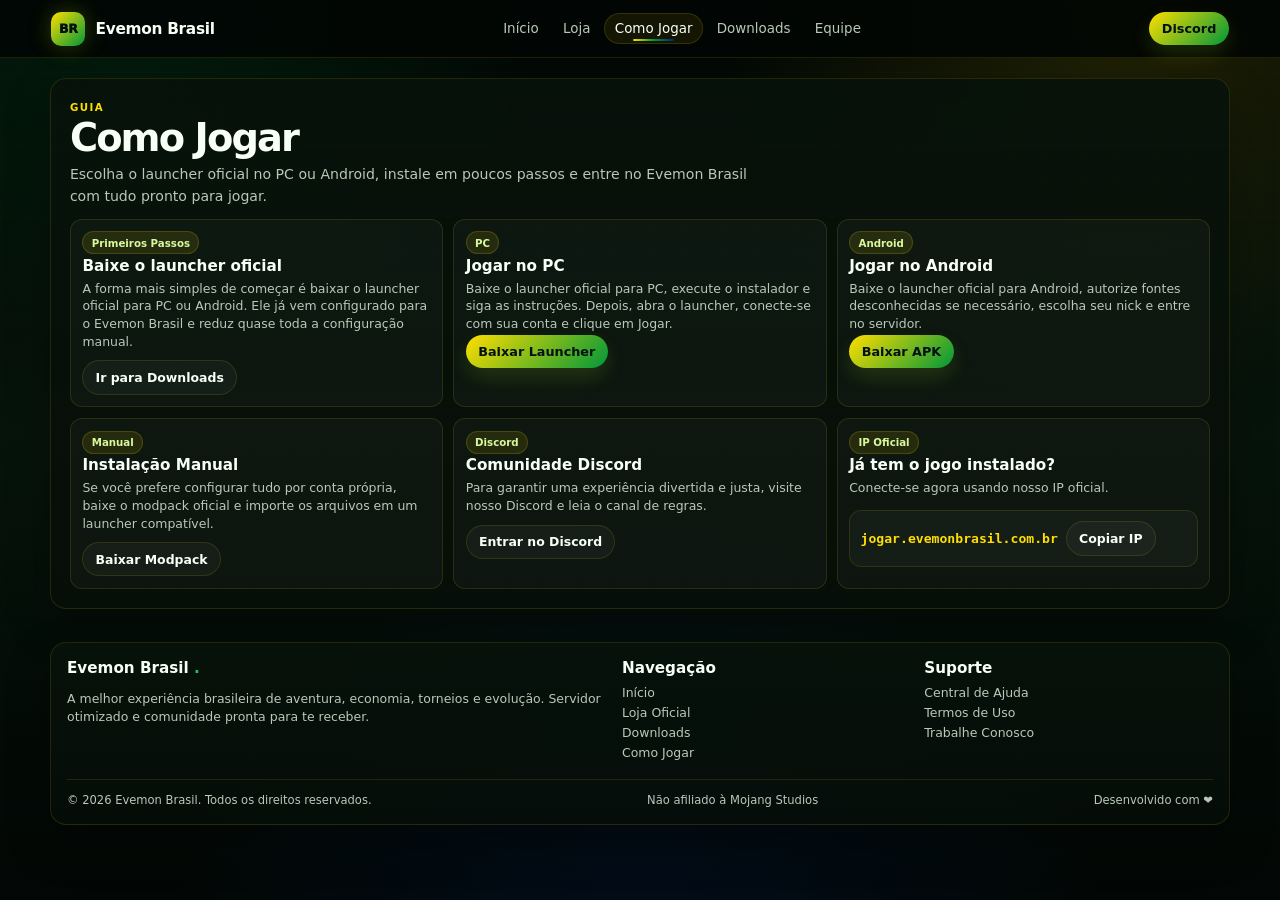
==== como-jogar.html @ 5458f77b "Add files via upload" ====
<!DOCTYPE html>
<html lang="pt-BR">
<head>
  <meta charset="UTF-8" />
  <meta name="viewport" content="width=device-width, initial-scale=1.0" />
  <title>Evemon Brasil - Como Jogar</title>
  <link rel="stylesheet" href="/assets/styles.css" />
</head>
<body>
  <header class="topbar">
    <a class="brand" href="/">
      <span class="brand-mark">BR</span>
      <span>Evemon Brasil</span>
    </a>
    <nav class="nav">
      <a href="/">Início</a>
      <a href="/shop">Loja</a>
      <a href="/como-jogar" class="active">Como Jogar</a>
      <a href="/downloads">Downloads</a>
      <a href="/equipe">Equipe</a>
    </nav>
    <a class="discord-btn" href="https://discord.gg" target="_blank">Discord</a>
  </header>
  <main class="page page-pad">
    <section class="glass site-section" id="como-jogar">
      <span class="eyebrow">Guia</span>
      <h2 class="section-title-big">Como Jogar</h2>
      <p class="section-lead">Escolha o launcher oficial no PC ou Android, instale em poucos passos e entre no Evemon Brasil com tudo pronto para jogar.</p>

      <div class="info-grid">
        <article class="info-card">
          <span class="pill">Primeiros Passos</span>
          <h3>Baixe o launcher oficial</h3>
          <p>A forma mais simples de começar é baixar o launcher oficial para PC ou Android. Ele já vem configurado para o Evemon Brasil e reduz quase toda a configuração manual.</p>
          <a class="ghost-btn" href="/downloads">Ir para Downloads</a>
        </article>
        <article class="info-card">
          <span class="pill">PC</span>
          <h3>Jogar no PC</h3>
          <p>Baixe o launcher oficial para PC, execute o instalador e siga as instruções. Depois, abra o launcher, conecte-se com sua conta e clique em Jogar.</p>
          <a class="primary-btn" href="/downloads">Baixar Launcher</a>
        </article>
        <article class="info-card">
          <span class="pill">Android</span>
          <h3>Jogar no Android</h3>
          <p>Baixe o launcher oficial para Android, autorize fontes desconhecidas se necessário, escolha seu nick e entre no servidor.</p>
          <a class="primary-btn" href="/downloads">Baixar APK</a>
        </article>
      </div>

      <div class="info-grid">
        <article class="info-card">
          <span class="pill">Manual</span>
          <h3>Instalação Manual</h3>
          <p>Se você prefere configurar tudo por conta própria, baixe o modpack oficial e importe os arquivos em um launcher compatível.</p>
          <a class="ghost-btn" href="/downloads">Baixar Modpack</a>
        </article>
        <article class="info-card">
          <span class="pill">Discord</span>
          <h3>Comunidade Discord</h3>
          <p>Para garantir uma experiência divertida e justa, visite nosso Discord e leia o canal de regras.</p>
          <a class="ghost-btn" href="https://discord.gg" target="_blank">Entrar no Discord</a>
        </article>
        <article class="info-card">
          <span class="pill">IP Oficial</span>
          <h3>Já tem o jogo instalado?</h3>
          <p>Conecte-se agora usando nosso IP oficial.</p>
          <div class="ip-box"><code>jogar.evemonbrasil.com.br</code><button class="ghost-btn copy-ip" data-copy="jogar.evemonbrasil.com.br">Copiar IP</button></div>
        </article>
      </div>
    </section>
  </main>
  <footer class="glass">
    <div>
      <h3>Evemon Brasil <span class="dot">.</span></h3>
      <p>A melhor experiência brasileira de aventura, economia, torneios e evolução. Servidor otimizado e comunidade pronta para te receber.</p>
    </div>
    <div>
      <h4>Navegação</h4>
      <a href="/">Início</a>
      <a href="/shop">Loja Oficial</a>
      <a href="/downloads">Downloads</a>
      <a href="/como-jogar">Como Jogar</a>
    </div>
    <div>
      <h4>Suporte</h4>
      <a href="https://discord.gg" target="_blank">Central de Ajuda</a>
      <a href="#">Termos de Uso</a>
      <a href="/equipe">Trabalhe Conosco</a>
    </div>
    <p class="copyright"><span>© 2026 Evemon Brasil. Todos os direitos reservados.</span><span>Não afiliado à Mojang Studios</span><span>Desenvolvido com ❤️</span></p>
  </footer>
<script src="/assets/common.js"></script>
</body>
</html>
---- assets/styles.css ----
:root {
      --bg: #020604;
      --bg-2: #06140b;
      --panel: #07120b;
      --panel-2: #0d1c10;
      --card: #0b1710;
      --card-2: #102216;
      --line: rgba(255, 223, 0, .12);
      --line-2: rgba(34, 197, 94, .22);
      --text: #f7fff6;
      --muted: #b9c8b9;
      --muted-2: #7d907c;
      --green: #19c463;
      --green-2: #009739;
      --lime: #ffdf00;
      --yellow: #ffdf00;
      --blue-br: #002776;
      --danger: #fb7185;
      --radius: 16px;
      --radius-sm: 12px;
      --shadow: 0 18px 45px rgba(0, 0, 0, .28);
    }

    * { box-sizing: border-box; }
    html { scroll-behavior: smooth; }

    body {
      margin: 0;
      min-height: 100vh;
      font-family: Inter, ui-sans-serif, system-ui, -apple-system, BlinkMacSystemFont, "Segoe UI", sans-serif;
      color: var(--text);
      background:
        radial-gradient(circle at 10% -10%, rgba(0, 151, 57, .18), transparent 28rem),
        radial-gradient(circle at 88% 0%, rgba(255, 223, 0, .12), transparent 26rem),
        radial-gradient(circle at 50% 110%, rgba(0, 39, 118, .20), transparent 30rem),
        linear-gradient(180deg, var(--bg) 0%, var(--bg-2) 48%, var(--bg) 100%);
      font-size: 14px;
    }

    body::before {
      content: "";
      position: fixed;
      inset: 0;
      pointer-events: none;
      background-image:
        linear-gradient(rgba(255,223,0,.018) 1px, transparent 1px),
        linear-gradient(90deg, rgba(25,196,99,.018) 1px, transparent 1px);
      background-size: 36px 36px;
      mask-image: linear-gradient(to bottom, rgba(0,0,0,.75), transparent 78%);
    }

    a { color: inherit; text-decoration: none; }
    button, input, textarea { font: inherit; }
    img { display: block; }

    .topbar {
      position: sticky;
      top: 0;
      z-index: 100;
      display: flex;
      align-items: center;
      justify-content: space-between;
      gap: 1rem;
      padding: .72rem clamp(1rem, 4vw, 3.8rem);
      background: rgba(2, 6, 4, .90);
      border-bottom: 1px solid var(--line);
      backdrop-filter: blur(18px);
    }

    .brand {
      display: flex;
      align-items: center;
      gap: .65rem;
      font-weight: 850;
      white-space: nowrap;
      letter-spacing: -.02em;
      font-size: .96rem;
    }

    .brand-mark {
      width: 34px;
      height: 34px;
      display: grid;
      place-items: center;
      border-radius: 10px;
      background: linear-gradient(135deg, #ffdf00, #009739);
      color: #031014;
      font-weight: 950;
      box-shadow: 0 0 22px rgba(255, 223, 0, .18), 0 0 28px rgba(0, 151, 57, .14);
      font-size: .78rem;
    }

    .dot { color: var(--green); }

    .nav {
      display: flex;
      align-items: center;
      gap: .16rem;
      color: var(--muted);
      font-size: .84rem;
    }

    .nav a {
      position: relative;
      padding: .5rem .68rem;
      border-radius: 999px;
      transition: .16s ease;
    }

    .nav a::after {
      content: "";
      position: absolute;
      left: 50%;
      bottom: .2rem;
      width: 0;
      height: 2px;
      border-radius: 999px;
      background: linear-gradient(90deg, #ffdf00, #009739, #002776);
      transform: translateX(-50%);
      transition: width .18s ease;
    }

    .nav a:hover,
    .nav a.active {
      color: var(--text);
      background: rgba(255,223,0,.075);
      box-shadow: inset 0 0 0 1px rgba(255,223,0,.14);
    }

    .nav a:hover::after,
    .nav a.active::after { width: 42%; }

    .discord-btn,
    .primary-btn,
    .product button,
    .checkout {
      border: 0;
      border-radius: 999px;
      padding: .56rem .78rem;
      font-weight: 850;
      color: #031014;
      background: linear-gradient(135deg, #ffdf00, #009739);
      cursor: pointer;
      box-shadow: 0 10px 22px rgba(255, 223, 0, .10), 0 8px 20px rgba(0, 151, 57, .10);
      transition: transform .16s ease, filter .16s ease;
      font-size: .8rem;
    }

    .discord-btn:hover,
    .primary-btn:hover,
    .product button:hover,
    .checkout:hover {
      transform: translateY(-1px);
      filter: brightness(1.04);
    }

    .ghost-btn {
      display: inline-flex;
      align-items: center;
      justify-content: center;
      border: 1px solid var(--line);
      border-radius: 999px;
      padding: .54rem .76rem;
      font-weight: 780;
      color: var(--text);
      background: rgba(255,255,255,.035);
      cursor: pointer;
      font-size: .78rem;
      transition: .16s ease;
    }

    .ghost-btn:hover {
      background: rgba(255,223,0,.065);
      border-color: rgba(255,223,0,.20);
      transform: translateY(-1px);
    }

    .page {
      width: min(1180px, calc(100% - 1.5rem));
      margin: 0 auto;
    }

    .glass {
      border: 1px solid var(--line);
      border-radius: var(--radius);
      background: linear-gradient(180deg, rgba(7, 18, 11, .92), rgba(6, 14, 8, .78));
      box-shadow: var(--shadow);
      overflow: hidden;
    }

    .hero {
      display: grid;
      grid-template-columns: minmax(0, 1fr) 276px;
      gap: .82rem;
      align-items: stretch;
      padding: 1.3rem 0 .82rem;
    }

    .hero-copy {
      position: relative;
      padding: clamp(1rem, 3vw, 1.72rem);
    }

    .hero-copy::after {
      content: "";
      position: absolute;
      width: 180px;
      height: 180px;
      right: -70px;
      bottom: -70px;
      border-radius: 50%;
      background: radial-gradient(circle, rgba(255,223,0,.10), transparent 65%);
      pointer-events: none;
    }

    .eyebrow {
      color: #ffdf00;
      text-transform: uppercase;
      letter-spacing: .14em;
      font-weight: 850;
      font-size: .64rem;
    }

    h1 {
      max-width: 740px;
      margin: .45rem 0 .55rem;
      font-size: clamp(1.85rem, 4.2vw, 3.55rem);
      line-height: .96;
      letter-spacing: -.055em;
    }

    .hero p,
    .section-lead {
      max-width: 690px;
      margin: 0;
      color: var(--muted);
      font-size: .88rem;
      line-height: 1.54;
    }

    .hero-actions {
      display: flex;
      flex-wrap: wrap;
      gap: .5rem;
      margin-top: .88rem;
    }

    .stats {
      display: grid;
      grid-template-columns: repeat(3, minmax(0, 1fr));
      gap: .5rem;
      margin-top: .88rem;
      max-width: 560px;
    }

    .stat {
      padding: .66rem;
      border: 1px solid var(--line);
      border-radius: var(--radius-sm);
      background: rgba(255,255,255,.032);
    }

    .stat strong {
      display: block;
      font-size: 1.04rem;
      line-height: 1;
    }

    .stat span {
      display: block;
      margin-top: .26rem;
      color: var(--muted);
      font-size: .72rem;
    }

    .featured {
      display: flex;
      flex-direction: column;
      justify-content: space-between;
      padding: .7rem;
    }

    .pill {
      align-self: flex-start;
      display: inline-flex;
      align-items: center;
      gap: .3rem;
      padding: .28rem .52rem;
      border-radius: 999px;
      color: #d9f99d;
      background: rgba(255,223,0,.10);
      border: 1px solid rgba(255,223,0,.16);
      font-size: .64rem;
      font-weight: 800;
    }

    .image-frame {
      position: relative;
      display: flex;
      align-items: center;
      justify-content: center;
      border: 1px solid var(--line);
      border-radius: var(--radius-sm);
      background:
        radial-gradient(circle at 50% 42%, rgba(255, 223, 0, .060), transparent 5.6rem),
        linear-gradient(180deg, rgba(255,255,255,.034), rgba(255,255,255,.012));
      overflow: visible;
    }

    .image-frame::before {
      content: "";
      position: absolute;
      inset: .35rem;
      border-radius: 10px;
      border: 1px solid rgba(255,255,255,.035);
      pointer-events: none;
    }

    .featured-image { height: 112px; margin: .5rem 0; }
    .product-image { height: 88px; margin: .3rem 0 .44rem; }

    .image-frame img {
      width: 100%;
      height: 100%;
      object-fit: contain;
      object-position: center;
      filter: drop-shadow(0 8px 12px rgba(0,0,0,.26));
    }

    .featured-image img { padding: .7rem; }
    .product-image img { padding: .62rem; }

    .featured h2 { margin: .08rem 0 .25rem; font-size: .98rem; }
    .featured p { color: var(--muted); line-height: 1.35; margin: 0 0 .5rem; font-size: .78rem; }

    .featured-price,
    .product-price {
      display: flex;
      align-items: center;
      justify-content: space-between;
      gap: .55rem;
      margin-top: auto;
    }

    .value-label { display: block; color: var(--muted-2); font-size: .66rem; }
    .price { display: block; font-size: .98rem; font-weight: 850; }

    .site-section {
      margin: 0 0 .75rem;
      padding: clamp(.85rem, 2vw, 1.18rem);
    }

    .section-split {
      display: grid;
      grid-template-columns: minmax(0, 1fr) 250px;
      gap: .9rem;
      align-items: stretch;
    }

    .section-title-big {
      margin: .32rem 0 .48rem;
      font-size: clamp(1.5rem, 3vw, 2.6rem);
      line-height: .98;
      letter-spacing: -.05em;
    }

    .ip-box {
      display: flex;
      flex-wrap: wrap;
      align-items: center;
      gap: .5rem;
      margin-top: .82rem;
      padding: .65rem;
      border: 1px solid var(--line);
      border-radius: var(--radius-sm);
      background: rgba(255,255,255,.032);
      font-size: .82rem;
    }

    .ip-box code {
      color: #ffdf00;
      font-weight: 800;
      font-size: .82rem;
    }

    .home-card {
      min-height: 100%;
      display: grid;
      align-content: center;
      justify-items: center;
      text-align: center;
      padding: .9rem;
      background:
        radial-gradient(circle at 50% 28%, rgba(255,223,0,.10), transparent 7rem),
        linear-gradient(180deg, rgba(255,255,255,.036), rgba(255,255,255,.014));
    }

    .home-card strong {
      display: block;
      font-size: clamp(1.6rem, 3.4vw, 2.8rem);
      line-height: .88;
      letter-spacing: -.07em;
    }

    .home-card span {
      color: #86efac;
      font-size: .86rem;
      font-weight: 900;
      letter-spacing: .18em;
    }

    .info-grid,
    .download-grid,
    .requirements {
      display: grid;
      grid-template-columns: repeat(3, minmax(0, 1fr));
      gap: .62rem;
      margin-top: .7rem;
    }

    .info-card,
    .download-card,
    .requirement,
    .form-card {
      border: 1px solid var(--line);
      border-radius: var(--radius-sm);
      background: rgba(255,255,255,.030);
      padding: .72rem;
    }

    .info-card h3,
    .download-card h3,
    .form-card h3 {
      margin: .14rem 0 .32rem;
      font-size: .95rem;
    }

    .info-card p,
    .download-card p,
    .requirement p,
    .form-card p {
      color: var(--muted);
      line-height: 1.42;
      margin: .26rem 0 .62rem;
      font-size: .78rem;
    }

    .download-card.featured-download {
      background: linear-gradient(135deg, rgba(0,151,57,.10), rgba(255,223,0,.06), rgba(0,39,118,.06));
    }

    .requirement {
      display: flex;
      align-items: center;
      gap: .45rem;
      color: var(--text);
      font-weight: 720;
      font-size: .8rem;
    }

    .fake-form {
      display: grid;
      grid-template-columns: repeat(2, minmax(0, 1fr));
      gap: .58rem;
      margin-top: .7rem;
    }

    .fake-form label {
      display: grid;
      gap: .28rem;
      color: var(--muted);
      font-size: .76rem;
    }

    .fake-form input,
    .fake-form textarea {
      width: 100%;
      border: 1px solid var(--line);
      border-radius: 12px;
      padding: .62rem .68rem;
      background: rgba(255,255,255,.032);
      color: var(--text);
      outline: 0;
      resize: vertical;
    }

    .fake-form .full { grid-column: 1 / -1; }

    .shop-grid {
      display: grid;
      grid-template-columns: 170px minmax(0, 1fr) 280px;
      gap: .78rem;
      align-items: start;
      padding: 0 0 1.35rem;
    }

    .category-panel,
    .catalog,
    .sidebar { padding: .74rem; }

    .category-panel,
    .sidebar {
      position: sticky;
      top: 66px;
    }

    .side-title {
      display: flex;
      align-items: center;
      justify-content: space-between;
      gap: .5rem;
      margin-bottom: .6rem;
    }

    .side-title h2 {
      margin: 0;
      font-size: .96rem;
      letter-spacing: -.02em;
    }

    .side-title span { color: var(--muted-2); font-size: .72rem; }

    .filters {
      display: grid;
      gap: .38rem;
    }

    .filters button {
      width: 100%;
      display: flex;
      align-items: center;
      justify-content: space-between;
      gap: .55rem;
      border: 1px solid var(--line);
      border-radius: 12px;
      padding: .52rem .58rem;
      background: rgba(255,255,255,.028);
      color: var(--muted);
      cursor: pointer;
      font-size: .76rem;
      text-align: left;
      transition: .16s ease;
    }

    .filters button:hover {
      color: var(--text);
      background: rgba(255,223,0,.070);
      border-color: rgba(255,223,0,.20);
      transform: translateX(2px);
    }

    .filters button.active {
      background: linear-gradient(135deg, #ffdf00, #009739);
      color: #031014;
      font-weight: 850;
      border-color: transparent;
      box-shadow: 0 10px 22px rgba(255,223,0,.10), 0 8px 18px rgba(0,151,57,.10);
    }

    .catalog-header {
      display: grid;
      grid-template-columns: 1fr auto;
      gap: .7rem;
      align-items: end;
      margin-bottom: .6rem;
    }

    .catalog-header h2 {
      margin: .12rem 0 0;
      font-size: clamp(1.15rem, 2vw, 1.52rem);
      letter-spacing: -.035em;
    }

    .result { color: var(--muted); font-size: .78rem; }

    .search-row {
      display: grid;
      grid-template-columns: 1fr auto;
      gap: .45rem;
      margin-bottom: .68rem;
    }

    .search-row input {
      width: 100%;
      min-width: 0;
      color: var(--text);
      border: 1px solid var(--line);
      border-radius: 13px;
      padding: .58rem .68rem;
      outline: 0;
      background: rgba(255,255,255,.032);
      font-size: .82rem;
    }

    .category { margin-top: .8rem; }
    .category:first-child { margin-top: .25rem; }

    .category-title {
      display: flex;
      align-items: end;
      justify-content: space-between;
      gap: .75rem;
      margin-bottom: .48rem;
      padding: .05rem .02rem;
    }

    .category-title h3 { margin: 0; font-size: .98rem; }
    .category-title p { margin: .14rem 0 0; color: var(--muted); font-size: .75rem; }
    .category-title span { color: var(--muted-2); font-size: .74rem; }

    .grid {
      display: grid;
      grid-template-columns: repeat(3, minmax(0, 1fr));
      gap: .55rem;
    }

    .product {
      min-height: 100%;
      display: flex;
      flex-direction: column;
      border: 1px solid var(--line);
      border-radius: 13px;
      padding: .52rem;
      background: linear-gradient(180deg, rgba(255,255,255,.040), rgba(255,255,255,.014));
      transition: transform .16s ease, border-color .16s ease, background .16s ease;
    }

    .product:hover {
      transform: translateY(-2px);
      border-color: rgba(255,223,0,.26);
      background: linear-gradient(180deg, rgba(255,255,255,.054), rgba(255,255,255,.020));
    }

    .badge {
      min-height: 18px;
      align-self: flex-start;
      display: inline-flex;
      align-items: center;
      border-radius: 999px;
      padding: .18rem .42rem;
      color: #ffdf00;
      background: rgba(255,223,0,.09);
      border: 1px solid rgba(255,223,0,.15);
      font-size: .57rem;
      font-weight: 800;
      line-height: 1;
    }

    .badge.empty { opacity: 0; }

    .product small { color: var(--muted-2); font-size: .68rem; }
    .product h3 { margin: .16rem 0 .2rem; font-size: .80rem; line-height: 1.2; }
    .product p { margin: 0 0 .42rem; min-height: 38px; color: var(--muted); line-height: 1.28; font-size: .68rem; }
    .product .value-label { font-size: .61rem; }
    .product .price { margin-bottom: .38rem; font-size: .84rem; }
    .product button { width: 100%; padding: .42rem .55rem; font-size: .70rem; }

    .cart-head {
      display: flex;
      align-items: start;
      justify-content: space-between;
      gap: .7rem;
      margin-bottom: .65rem;
    }

    .cart-head h2 { margin: 0; font-size: 1rem; }
    .cart-head span { color: var(--muted); font-size: .76rem; }

    .empty-cart,
    .cart-item,
    .info-box {
      border: 1px solid var(--line);
      border-radius: 14px;
      padding: .68rem;
      background: rgba(255,255,255,.030);
    }

    .empty-cart strong { display: block; font-size: .82rem; }
    .empty-cart p,
    .info-box p { margin: .24rem 0 0; color: var(--muted); line-height: 1.38; font-size: .73rem; }

    .cart-item {
      display: grid;
      grid-template-columns: 1fr auto;
      gap: .45rem;
      align-items: center;
      margin-bottom: .45rem;
    }

    .cart-item strong { font-size: .78rem; }
    .cart-item small { color: var(--muted); font-size: .7rem; }

    .remove {
      border: 0;
      border-radius: 9px;
      padding: .34rem .44rem;
      color: #fff;
      background: rgba(251,113,133,.18);
      cursor: pointer;
      font-size: .68rem;
    }

    .total-row {
      display: flex;
      justify-content: space-between;
      gap: .7rem;
      margin-top: .72rem;
      color: var(--muted);
      font-size: .8rem;
    }

    .total-row.final {
      color: var(--text);
      border-top: 1px solid var(--line);
      padding-top: .72rem;
      font-size: .98rem;
      font-weight: 850;
    }

    .checkout { width: 100%; margin-top: .72rem; }
    .checkout:disabled { opacity: .45; cursor: not-allowed; transform: none; }

    .protected {
      display: flex;
      align-items: center;
      justify-content: center;
      gap: .35rem;
      margin-top: .6rem;
      color: var(--muted-2);
      font-size: .72rem;
      text-align: center;
    }

    .info-box { margin-top: .72rem; }
    .info-box h3 { margin: 0 0 .55rem; font-size: .92rem; }
    .info-box p { margin-bottom: .62rem; }

    .recent-row {
      display: flex;
      align-items: center;
      justify-content: space-between;
      gap: .55rem;
      padding: .48rem 0;
      border-bottom: 1px solid var(--line);
      color: var(--muted);
      font-size: .74rem;
    }

    .recent-row:last-child { border-bottom: 0; padding-bottom: 0; }
    .recent-row b { color: var(--text); }

    footer {
      width: min(1180px, calc(100% - 1.5rem));
      margin: 0 auto 1.25rem;
      padding: 1rem;
      display: grid;
      grid-template-columns: 1.5fr .8fr .8fr;
      gap: .85rem;
    }

    footer h3,
    footer h4 { margin: 0 0 .45rem; font-size: .95rem; }
    footer p { color: var(--muted); line-height: 1.45; font-size: .78rem; }
    footer a { display: block; margin: .32rem 0; color: var(--muted); font-size: .78rem; }
    footer a:hover { color: var(--text); }

    .copyright {
      grid-column: 1 / -1;
      margin: 0;
      padding-top: .75rem;
      border-top: 1px solid var(--line);
      display: flex;
      flex-wrap: wrap;
      gap: .55rem 1rem;
      justify-content: space-between;
      font-size: .72rem;
    }

    @media (max-width: 1100px) {
      .shop-grid { grid-template-columns: 150px minmax(0, 1fr); }
      .sidebar { grid-column: 1 / -1; position: static; }
      .grid { grid-template-columns: repeat(3, minmax(0, 1fr)); }
    }

    @media (max-width: 880px) {
      .hero,
      footer,
      .section-split { grid-template-columns: 1fr; }
      .category-panel { position: static; }
      .shop-grid { grid-template-columns: 1fr; }
      .filters { grid-template-columns: repeat(3, minmax(0, 1fr)); }
      .grid { grid-template-columns: repeat(2, minmax(0, 1fr)); }
      .info-grid,
      .download-grid,
      .requirements { grid-template-columns: repeat(2, minmax(0, 1fr)); }
    }

    @media (max-width: 640px) {
      body { font-size: 13px; }
      .page { width: min(100% - 1rem, 1180px); }
      .nav { display: none; }
      .hero { padding-top: .75rem; }
      .stats,
      .catalog-header,
      .search-row,
      .grid,
      .info-grid,
      .download-grid,
      .requirements,
      .fake-form,
      .filters { grid-template-columns: 1fr; }
      .fake-form .full { grid-column: auto; }
      .topbar { padding: .68rem .75rem; }
      .discord-btn { padding: .5rem .7rem; }
    }
  

    /* PÁGINAS INDIVIDUAIS — EVEMON BRASIL */
    .page-pad { padding: 1.25rem 0 1.35rem; }

    .home-hero {
      position: relative;
      min-height: 620px;
      display: grid;
      place-items: center;
      padding: 4.6rem 1rem 2.4rem;
      text-align: center;
      overflow: hidden;
      border-bottom: 1px solid rgba(255,255,255,.06);
      background:
        radial-gradient(circle at 50% 26%, rgba(0,151,57,.18), transparent 25rem),
        radial-gradient(circle at 18% 15%, rgba(255,223,0,.12), transparent 24rem),
        radial-gradient(circle at 86% 10%, rgba(0,39,118,.18), transparent 26rem),
        linear-gradient(180deg, #030704 0%, #051008 72%, #020604 100%);
    }

    .home-hero::before {
      content: "";
      position: absolute;
      inset: 0;
      background:
        linear-gradient(rgba(255,255,255,.018) 1px, transparent 1px),
        linear-gradient(90deg, rgba(255,255,255,.018) 1px, transparent 1px);
      background-size: 38px 38px;
      mask-image: linear-gradient(to bottom, rgba(0,0,0,.6), transparent 78%);
      pointer-events: none;
    }

    .home-hero::after {
      content: "";
      position: absolute;
      inset: auto -20% -44% -20%;
      height: 62%;
      background: radial-gradient(ellipse at center, rgba(255,223,0,.08), transparent 60%);
      pointer-events: none;
    }

    .home-hero-content {
      position: relative;
      z-index: 2;
      width: min(980px, 100%);
    }

    .home-kicker {
      display: inline-block;
      color: var(--yellow);
      text-transform: uppercase;
      letter-spacing: .28em;
      font-size: .76rem;
      font-weight: 950;
      margin-bottom: 1.15rem;
    }

    .home-title {
      margin: 0;
      font-size: clamp(4rem, 12vw, 8.6rem);
      line-height: .82;
      letter-spacing: -.085em;
      font-weight: 950;
      text-transform: uppercase;
    }

    .home-title span:first-child { display: block; color: #fff; }
    .home-title span:last-child {
      display: block;
      color: var(--yellow);
      text-shadow: 0 22px 65px rgba(255,223,0,.18);
    }

    .home-subtitle {
      max-width: 720px;
      margin: 2rem auto .85rem;
      color: #afafaf;
      font-size: clamp(1rem, 2vw, 1.25rem);
      line-height: 1.58;
    }

    .home-subtitle b { color: #fff; }
    .home-ip { margin: .35rem 0 2.7rem; color: #e5e5e5; font-weight: 900; font-size: .95rem; }
    .home-actions { display: flex; justify-content: center; flex-wrap: wrap; gap: 1rem; }
    .home-actions .primary-btn, .home-actions .ghost-btn { min-width: 178px; padding: .86rem 1.15rem; }

    .home-featured-wrap {
      width: min(1180px, calc(100% - 1.5rem));
      margin: -1.4rem auto 1.2rem;
      position: relative;
      z-index: 4;
      display: grid;
      grid-template-columns: 340px minmax(0, 1fr);
      gap: 1rem;
      align-items: stretch;
    }

    .home-feature-card {
      border: 1px solid rgba(255,255,255,.08);
      border-radius: 24px;
      background: #050605;
      padding: 1rem;
      min-height: 360px;
      display: flex;
      flex-direction: column;
      box-shadow: 0 24px 70px rgba(0,0,0,.5);
    }

    .home-feature-top { display: flex; align-items: center; justify-content: space-between; gap: .8rem; margin-bottom: .6rem; }
    .home-feature-badge {
      display: inline-flex;
      align-items: center;
      gap: .45rem;
      color: var(--yellow);
      background: rgba(255,223,0,.10);
      border: 1px solid rgba(255,223,0,.14);
      padding: .35rem .65rem;
      border-radius: 999px;
      font-size: .68rem;
      font-weight: 950;
      text-transform: uppercase;
      letter-spacing: .04em;
    }
    .home-feature-badge::before { content: ""; width: 6px; height: 6px; border-radius: 999px; background: var(--yellow); }
    .home-feature-category { color: #6c6c6c; text-transform: uppercase; letter-spacing: .12em; font-size: .68rem; font-weight: 900; }
    .home-feature-image { height: 175px; display: flex; align-items: center; justify-content: center; margin: .4rem 0 .8rem; }
    .home-feature-image img { max-width: 78%; max-height: 100%; object-fit: contain; filter: drop-shadow(0 18px 25px rgba(255,223,0,.16)); }
    .home-feature-card h2 { margin: 0 0 .35rem; font-size: 1.05rem; }
    .home-feature-card p { margin: 0; color: #8d8d8d; line-height: 1.45; font-size: .86rem; }
    .home-feature-bottom {
      margin-top: auto;
      padding-top: .95rem;
      border-top: 1px solid rgba(255,255,255,.08);
      display: flex;
      align-items: end;
      justify-content: space-between;
      gap: 1rem;
    }

    .home-panel {
      padding: 1rem;
      border: 1px solid rgba(255,255,255,.08);
      border-radius: 24px;
      background:
        radial-gradient(circle at 18% 20%, rgba(0,151,57,.12), transparent 18rem),
        radial-gradient(circle at 78% 10%, rgba(255,223,0,.09), transparent 18rem),
        #050605;
      box-shadow: 0 24px 70px rgba(0,0,0,.42);
    }
    .home-panel h2 { margin: .25rem 0 .55rem; font-size: clamp(1.5rem, 4vw, 2.45rem); line-height: .98; }
    .home-panel p { color: var(--muted); line-height: 1.55; max-width: 700px; }

    .details-btn {
      border: 0;
      border-radius: 999px;
      padding: .58rem .84rem;
      background: rgba(255,223,0,.12);
      color: var(--yellow);
      font-weight: 900;
      cursor: pointer;
      transition: .16s ease;
    }
    .details-btn:hover { background: rgba(255,223,0,.20); transform: translateY(-1px); }

    @media (max-width: 980px) {
      .home-featured-wrap { grid-template-columns: 1fr; }
    }

    @media (max-width: 640px) {
      .home-hero { min-height: 560px; padding-top: 3.6rem; }
      .home-title { font-size: clamp(3.2rem, 18vw, 5rem); }
      .home-actions .primary-btn, .home-actions .ghost-btn { width: 100%; }
    }
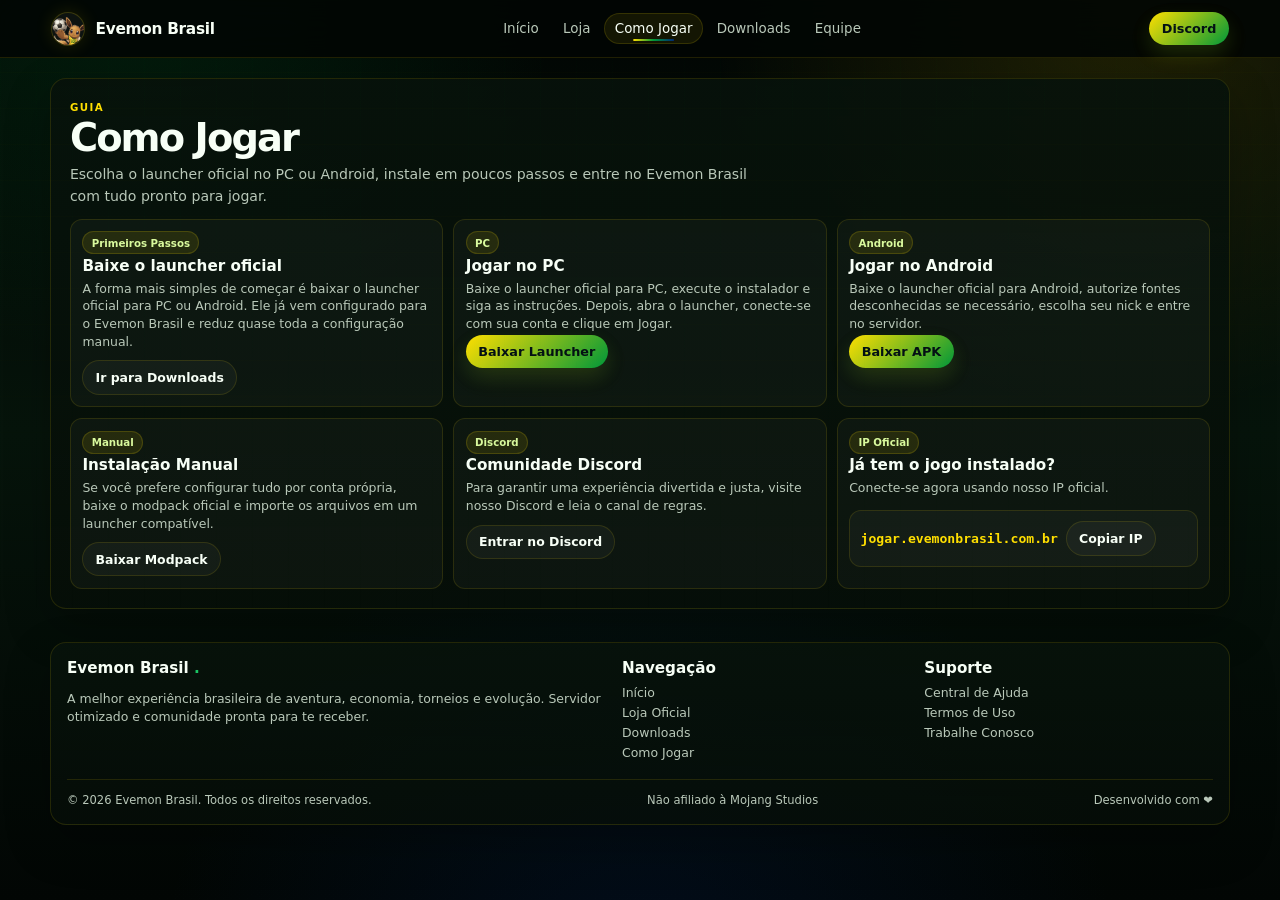
==== commit 4403da92: "Add files via upload" ====
--- a/como-jogar.html
+++ b/como-jogar.html
@@ -9,7 +9,7 @@
 <body>
   <header class="topbar">
     <a class="brand" href="/">
-      <span class="brand-mark">BR</span>
+      <span class="brand-mascot"><img src="/assets/mascote.png" alt="Mascote Evemon Brasil"></span>
       <span>Evemon Brasil</span>
     </a>
     <nav class="nav">
--- a/assets/styles.css
+++ b/assets/styles.css
@@ -988,3 +988,113 @@
       .home-title { font-size: clamp(3.2rem, 18vw, 5rem); }
       .home-actions .primary-btn, .home-actions .ghost-btn { width: 100%; }
     }
+
+/* Ajuste final solicitado: início estilo original + tema Evemon Brasil */
+.brand-mascot {
+  width: 34px;
+  height: 34px;
+  border-radius: 999px;
+  display: grid;
+  place-items: center;
+  overflow: hidden;
+  background: rgba(255,255,255,.05);
+  border: 1px solid rgba(255,223,0,.18);
+  box-shadow: 0 0 18px rgba(255,223,0,.12);
+}
+.brand-mascot img {
+  width: 145%;
+  height: 145%;
+  object-fit: contain;
+  transform: translateY(4px);
+}
+
+.home-hero {
+  min-height: 660px;
+  padding-top: 5.2rem;
+  background:
+    radial-gradient(circle at 50% 28%, rgba(0,151,57,.18), transparent 25rem),
+    radial-gradient(circle at 35% 30%, rgba(255,223,0,.10), transparent 22rem),
+    radial-gradient(circle at 83% 40%, rgba(0,39,118,.16), transparent 28rem),
+    linear-gradient(180deg, #020604 0%, #06110a 72%, #020604 100%);
+}
+.home-mascot {
+  position: absolute;
+  right: clamp(1rem, 7vw, 8rem);
+  bottom: 1.2rem;
+  width: min(360px, 28vw);
+  max-height: 430px;
+  object-fit: contain;
+  opacity: .88;
+  z-index: 1;
+  pointer-events: none;
+  filter: drop-shadow(0 24px 38px rgba(0,0,0,.55));
+}
+.home-hero-content { z-index: 2; }
+.home-title span:first-child { color: #fff; }
+.home-title span:last-child {
+  color: var(--yellow);
+  text-shadow: 0 20px 65px rgba(255,223,0,.20);
+}
+.home-subtitle { text-shadow: 0 2px 14px rgba(0,0,0,.28); }
+.home-featured-wrap {
+  grid-template-columns: 340px minmax(0, 1fr);
+  align-items: stretch;
+}
+.donor-card {
+  background:
+    radial-gradient(circle at 50% 28%, rgba(255,223,0,.10), transparent 10rem),
+    #050605;
+}
+.donor-avatar {
+  height: 175px;
+  display: flex;
+  align-items: center;
+  justify-content: center;
+  margin: .35rem 0 .8rem;
+  border-radius: 18px;
+  background: rgba(255,255,255,.018);
+  border: 1px solid rgba(255,255,255,.045);
+  overflow: hidden;
+}
+.donor-avatar img {
+  width: 150%;
+  height: 150%;
+  object-fit: contain;
+  transform: translateY(18px);
+  filter: drop-shadow(0 18px 28px rgba(0,0,0,.42));
+}
+.home-panel-mascot {
+  display: grid;
+  grid-template-columns: minmax(0, 1fr) 230px;
+  align-items: center;
+  gap: 1rem;
+  min-height: 360px;
+}
+.panel-mascot-box {
+  min-height: 240px;
+  display: grid;
+  place-items: center;
+  border: 1px solid rgba(255,255,255,.06);
+  border-radius: 20px;
+  background:
+    radial-gradient(circle at 50% 45%, rgba(255,223,0,.10), transparent 8rem),
+    linear-gradient(180deg, rgba(255,255,255,.035), rgba(255,255,255,.012));
+  overflow: hidden;
+}
+.panel-mascot-box img {
+  width: 140%;
+  height: 140%;
+  object-fit: contain;
+  transform: translateY(12px);
+  filter: drop-shadow(0 20px 28px rgba(0,0,0,.38));
+}
+
+@media (max-width: 1100px) {
+  .home-mascot { opacity: .45; width: min(300px, 34vw); }
+  .home-panel-mascot { grid-template-columns: 1fr; }
+  .panel-mascot-box { display: none; }
+}
+@media (max-width: 880px) {
+  .home-mascot { display: none; }
+  .home-featured-wrap { grid-template-columns: 1fr; }
+}
